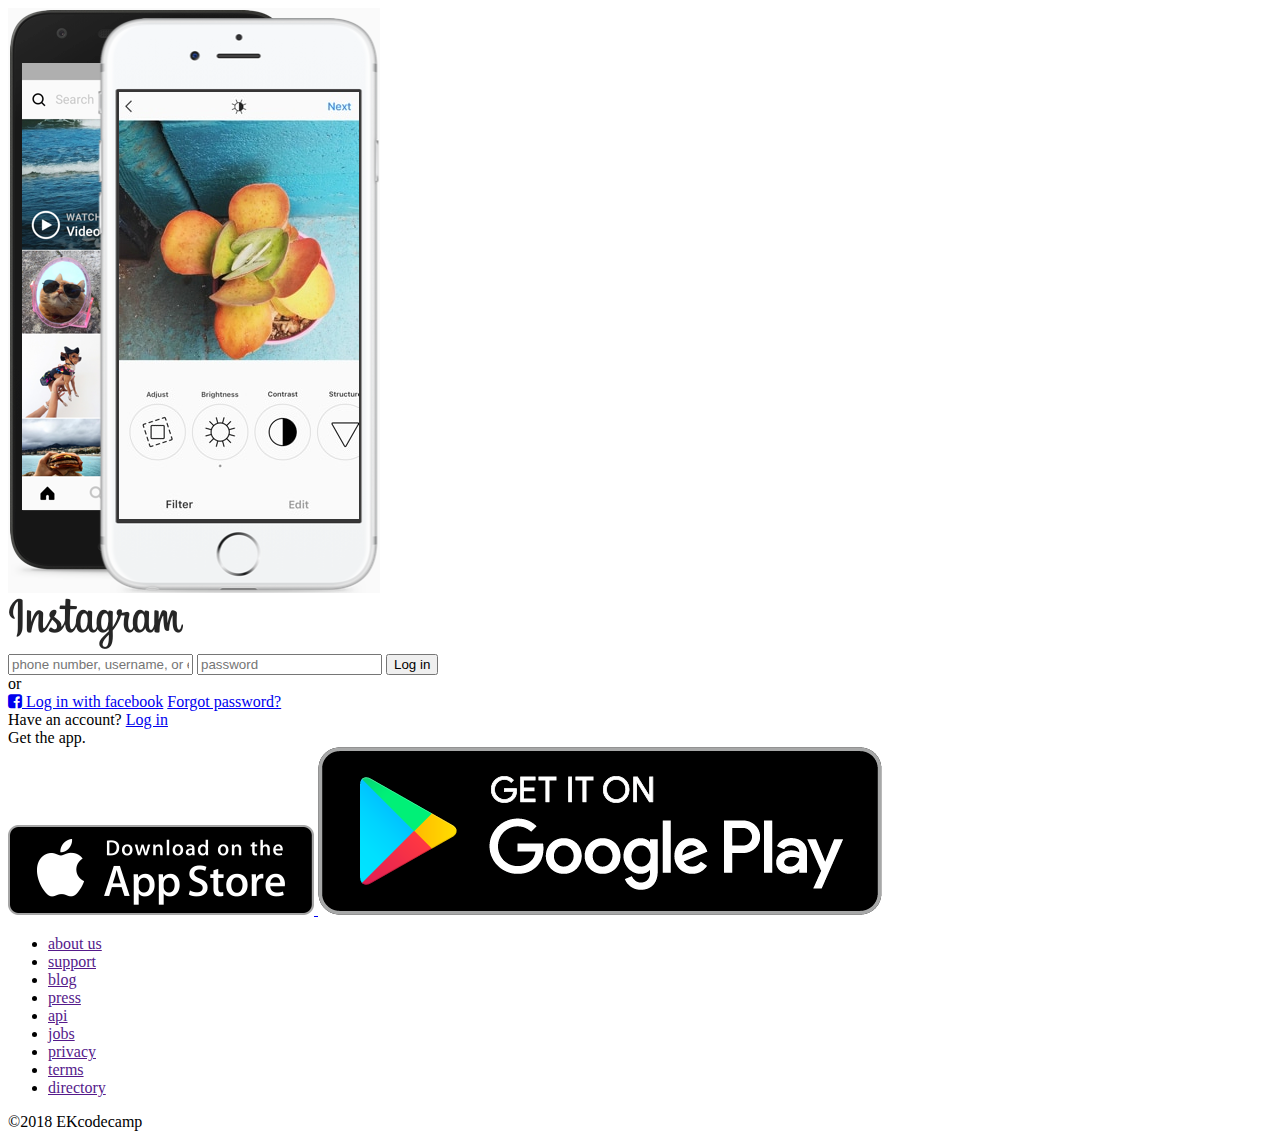
==== index.html @ 111fca54 "created all pages" ====
<!DOCTYPE html>
<html lang="en">
<head>
    <meta charset="UTF-8">
    <meta name="viewport" content="width=device-width, initial-scale=1.0">
    <meta http-equiv="X-UA-Compatible" content="ie=edge">
    <link rel="stylesheet" href="https://maxcdn.bootstrapcdn.com/font-awesome/4.7.0/css/font-awesome.min.css">
    <title>Log In | EKcodecamp </title>
</head>
<body>
    <main>
        <!-- phone images -->
        <div>
            <img src="images/phoneImage.png" />
        </div>
        
        <!-- right col box 1 -->
        <div>
            <div>
                <img src = "images/logo.png" />
            </div>
            
            <Form action="feed.html" method="post">
                <input name="username" type="text" placeholder ="phone number, username, or email" required />
                <input name="password" type="password" placeholder ="password" required />
                <input name="submit" type="submit" value="Log in" />    
            </Form>
            
            <span>or</span>
            
            <div>
                <a href="https://www.facebook.com/login.php?skip_api_login=1&api_key=124024574287414&signed_next=1&next=https%3A%2F%2Fwww.facebook.com%2Fv1.0%2Fdialog%2Foauth%3Fredirect_uri%3Dhttps%253A%252F%252Fwww.instagram.com%252Faccounts%252Fsignup%252F%26state%3D%257B%2522fbLoginKey%2522%253A%2522fi2zjuz239k297vpq9e2xke14wk5mp1mky56lfaoxiox3hbns%2522%252C%2522fbLoginReturnURL%2522%253A%2522%252F%2522%257D%26scope%3Demail%26response_type%3Dcode%252Cgranted_scopes%26client_id%3D124024574287414%26ret%3Dlogin%26logger_id%3Df48e3346-69fb-8a0d-94f0-f992848af084&cancel_url=https%3A%2F%2Fwww.instagram.com%2Faccounts%2Fsignup%2F%3Ferror%3Daccess_denied%26error_code%3D200%26error_description%3DPermissions%2Berror%26error_reason%3Duser_denied%26state%3D%257B%2522fbLoginKey%2522%253A%2522fi2zjuz239k297vpq9e2xke14wk5mp1mky56lfaoxiox3hbns%2522%252C%2522fbLoginReturnURL%2522%253A%2522%252F%2522%257D%23_%3D_&display=page&locale=en_GB&logger_id=f48e3346-69fb-8a0d-94f0-f992848af084"><i class="fa fa-facebook-square" aria-hidden="true"></i> Log in with facebook</a>
                <a href=" "> Forgot password?</a>
            </div>
        </div>
         
        <!-- right col box 2 -->
        <div>
                <span>Have an account? <a href="#">Log in</a></span>
        </div> 
        
        <!-- right col box 3 -->
        <div>
            <span>Get the app.</span>
            </div>   
                <a target="_blank" href="https://itunes.apple.com/app/instagram/id389801252?mt=8"><img src="images/ios.png"</a>
                <a target="_blank" href="https://play.google.com/store/apps/details?id=com.instagram.android&referrer=utm_source%3Dinstagramweb%26utm_campaign%3DsignupPage%26utm_medium%3Dbadge"><img src="images/android.png"</a>
            </div>
        </div>
    </main>
    
    
    
    <footer>
        <nav>
            <ul>
                <li><a href="">about us</a></li>
                <li><a href="">support</a></li>
                <li><a href="">blog</a></li>
                <li><a href="">press</a></li>
                <li><a href="">api</a></li>
                <li><a href="">jobs</a></li>
                <li><a href="">privacy</a></li>
                <li><a href="">terms</a></li>
                <li><a href="">directory</a></li>
            </ul>
        </nav>
        <span>©2018 EKcodecamp</span>
    </footer>
</body>
</html>
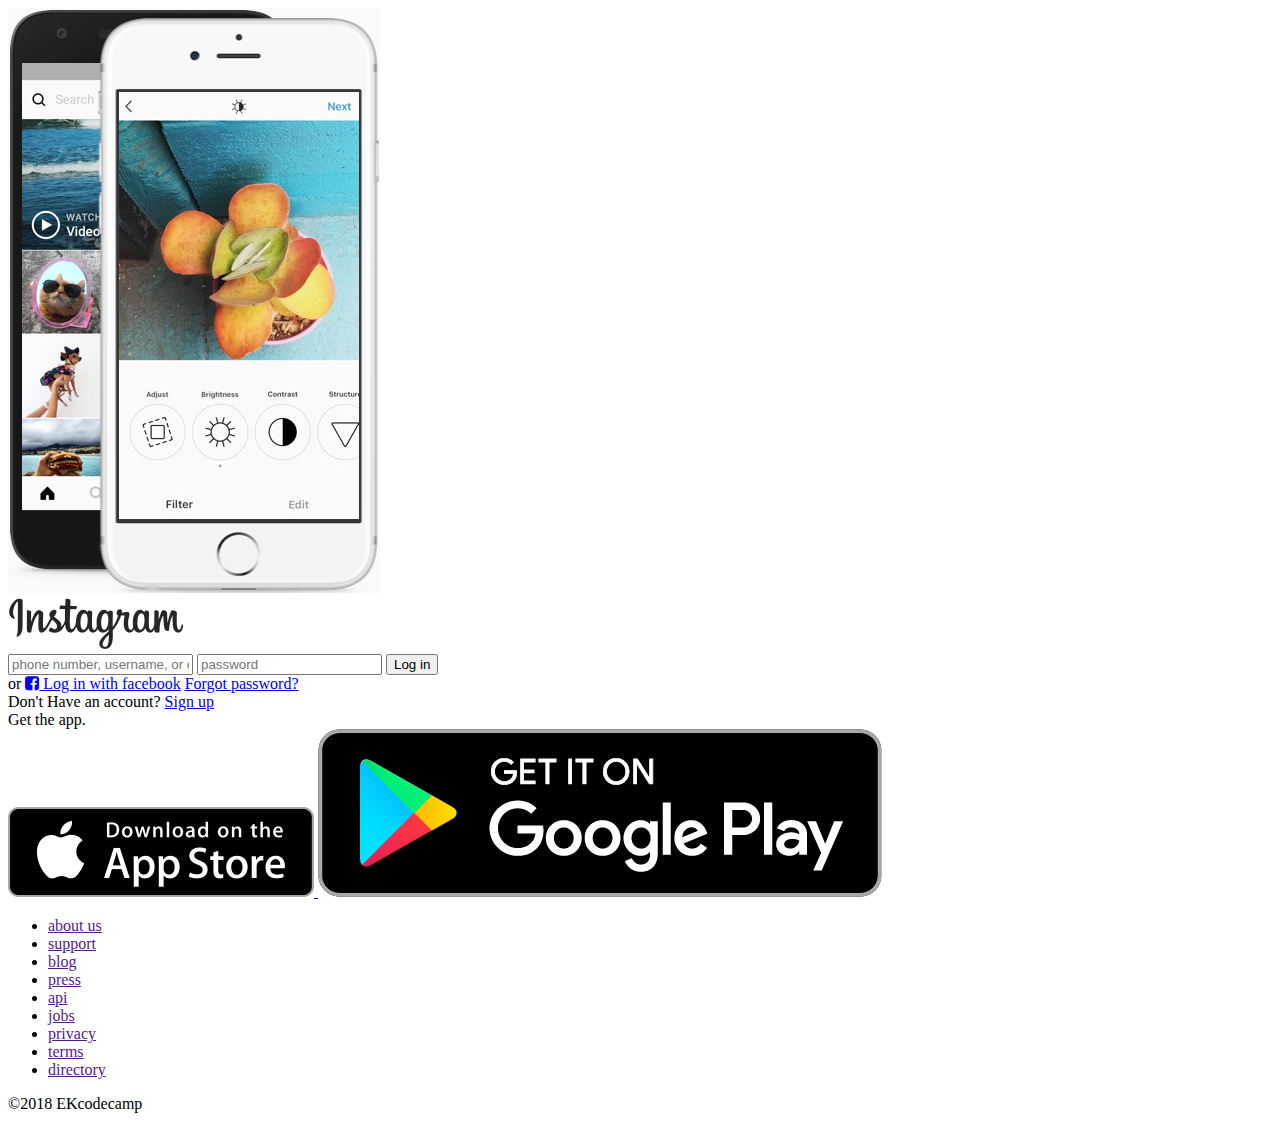
==== commit 2c637e3b: "update class in body main index" ====
--- a/index.html
+++ b/index.html
@@ -8,64 +8,61 @@
     <title>Log In | EKcodecamp </title>
 </head>
 <body>
-    <main>
+    <main class="login">
         <!-- phone images -->
-        <div>
-            <img src="images/phoneImage.png" />
+        <div class="login__column">
+            <img src="images/phoneImage.png"/>
         </div>
         
         <!-- right col box 1 -->
-        <div>
-            <div>
-                <img src = "images/logo.png" />
+        <div class="login__column">   
+            <div class="login__whitebox">
+                <img src = "images/logo.png" class="login__logo" />
             </div>
             
-            <Form action="feed.html" method="post">
-                <input name="username" type="text" placeholder ="phone number, username, or email" required />
-                <input name="password" type="password" placeholder ="password" required />
-                <input name="submit" type="submit" value="Log in" />    
+            <Form action="feed.html" method="post" class="login__form">
+                <input class="login__input"name="username" type="text" placeholder ="phone number, username, or email" required />
+                <input class="login__input"name="password" type="password" placeholder ="password" required />
+                <input class="login__input login__input-button"name="submit" type="submit" value="Log in" />    
             </Form>
             
             <span>or</span>
             
-            <div>
-                <a href="https://www.facebook.com/login.php?skip_api_login=1&api_key=124024574287414&signed_next=1&next=https%3A%2F%2Fwww.facebook.com%2Fv1.0%2Fdialog%2Foauth%3Fredirect_uri%3Dhttps%253A%252F%252Fwww.instagram.com%252Faccounts%252Fsignup%252F%26state%3D%257B%2522fbLoginKey%2522%253A%2522fi2zjuz239k297vpq9e2xke14wk5mp1mky56lfaoxiox3hbns%2522%252C%2522fbLoginReturnURL%2522%253A%2522%252F%2522%257D%26scope%3Demail%26response_type%3Dcode%252Cgranted_scopes%26client_id%3D124024574287414%26ret%3Dlogin%26logger_id%3Df48e3346-69fb-8a0d-94f0-f992848af084&cancel_url=https%3A%2F%2Fwww.instagram.com%2Faccounts%2Fsignup%2F%3Ferror%3Daccess_denied%26error_code%3D200%26error_description%3DPermissions%2Berror%26error_reason%3Duser_denied%26state%3D%257B%2522fbLoginKey%2522%253A%2522fi2zjuz239k297vpq9e2xke14wk5mp1mky56lfaoxiox3hbns%2522%252C%2522fbLoginReturnURL%2522%253A%2522%252F%2522%257D%23_%3D_&display=page&locale=en_GB&logger_id=f48e3346-69fb-8a0d-94f0-f992848af084"><i class="fa fa-facebook-square" aria-hidden="true"></i> Log in with facebook</a>
-                <a href=" "> Forgot password?</a>
-            </div>
+            <a href="#" class="login__link"><i class="fa fa-facebook-square" aria-hidden="true"></i> Log in with facebook</a>
+            <a href="#" class="login__link login__small-link"> Forgot password?</a>
         </div>
          
         <!-- right col box 2 -->
-        <div>
-                <span>Have an account? <a href="#">Log in</a></span>
+        <div class="login__whitebox">
+            <span>Don't Have an account? <a href="#">Sign up</a></span>
         </div> 
         
         <!-- right col box 3 -->
-        <div>
+        <div class="login__box">
             <span>Get the app.</span>
-            </div>   
-                <a target="_blank" href="https://itunes.apple.com/app/instagram/id389801252?mt=8"><img src="images/ios.png"</a>
-                <a target="_blank" href="https://play.google.com/store/apps/details?id=com.instagram.android&referrer=utm_source%3Dinstagramweb%26utm_campaign%3DsignupPage%26utm_medium%3Dbadge"><img src="images/android.png"</a>
+            </div class="login__appstores">   
+                <a class="login__appstore" target="_blank" href="https://itunes.apple.com/app/instagram/id389801252?mt=8"><img src="images/ios.png"</a>
+                <a class="login__appstore" target="_blank" href="https://play.google.com/store/apps/details?id=com.instagram.android&referrer=utm_source%3Dinstagramweb%26utm_campaign%3DsignupPage%26utm_medium%3Dbadge"><img src="images/android.png"</a>
             </div>
         </div>
     </main>
     
-    
-    
-    <footer>
-        <nav>
-            <ul>
-                <li><a href="">about us</a></li>
-                <li><a href="">support</a></li>
-                <li><a href="">blog</a></li>
-                <li><a href="">press</a></li>
-                <li><a href="">api</a></li>
-                <li><a href="">jobs</a></li>
-                <li><a href="">privacy</a></li>
-                <li><a href="">terms</a></li>
-                <li><a href="">directory</a></li>
-            </ul>
-        </nav>
-        <span>©2018 EKcodecamp</span>
-    </footer>
+    <footer class="footer">
+            <nav class="footer__nav">
+                <ul class="footer__list">
+                    <li class ="footer__list-item"><a href="">about us</a></li>
+                    <li class ="footer__list-item"><a href="">support</a></li>
+                    <li class ="footer__list-item"><a href="">blog</a></li>
+                    <li class ="footer__list-item"><a href="">press</a></li>
+                    <li class ="footer__list-item"><a href="">api</a></li>
+                    <li class ="footer__list-item"><a href="">jobs</a></li>
+                    <li class ="footer__list-item"><a href="">privacy</a></li>
+                    <li class ="footer__list-item"><a href="">terms</a></li>
+                    <li class ="footer__list-item"><a href="">directory</a></li>
+                </ul>
+            </nav>
+            <span class="footer__copyright">©2018 EKcodecamp</span>
+        </footer> 
+  
 </body>
 </html>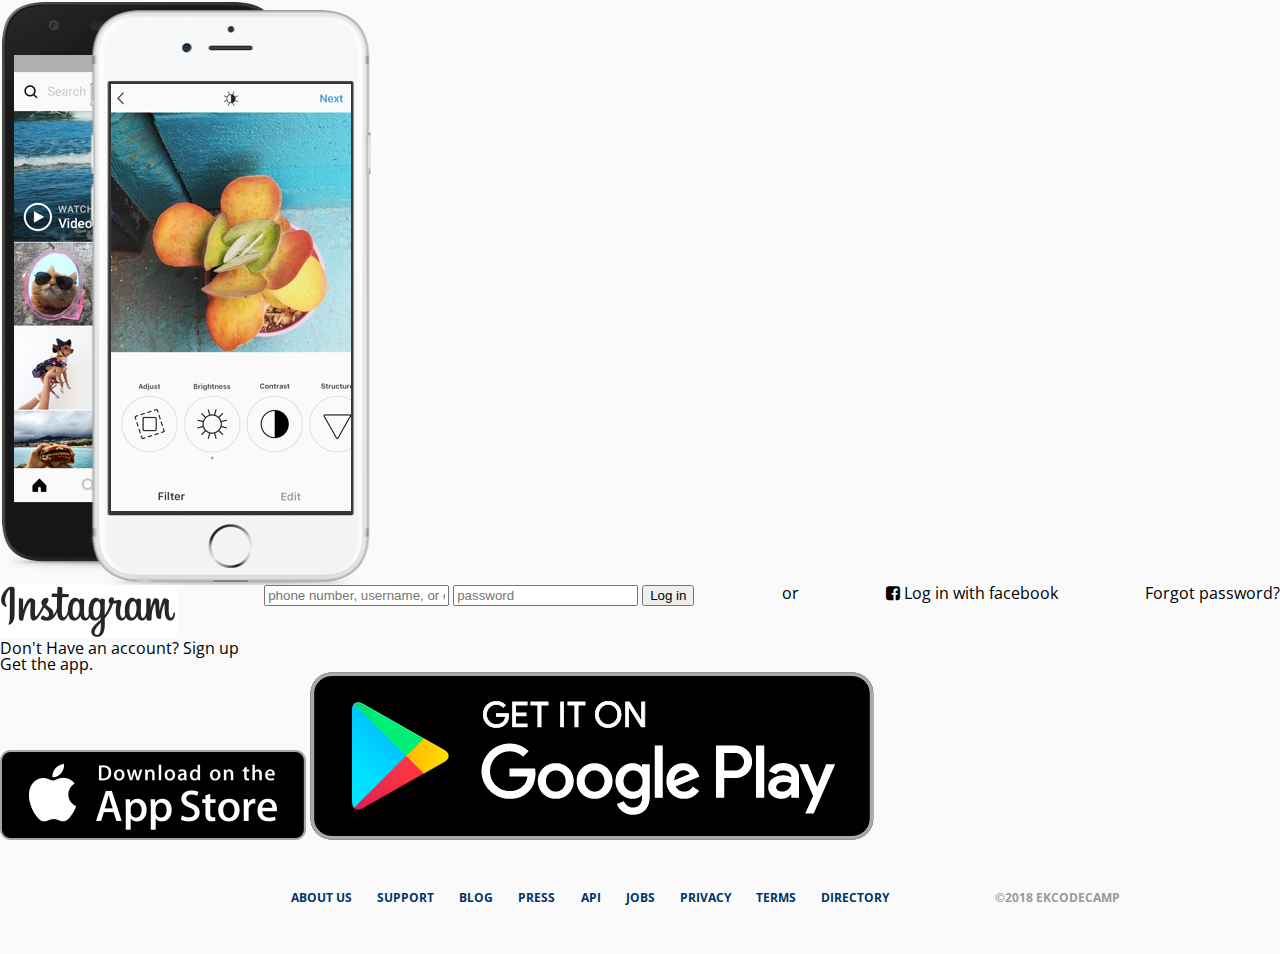
==== commit 8f35fd57: "css update for footer , header" ====
--- a/index.html
+++ b/index.html
@@ -1,68 +1,96 @@
 <!DOCTYPE html>
 <html lang="en">
+
 <head>
     <meta charset="UTF-8">
     <meta name="viewport" content="width=device-width, initial-scale=1.0">
     <meta http-equiv="X-UA-Compatible" content="ie=edge">
     <link rel="stylesheet" href="https://maxcdn.bootstrapcdn.com/font-awesome/4.7.0/css/font-awesome.min.css">
+    <link rel="stylesheet" href="css/styles.css">
     <title>Log In | EKcodecamp </title>
 </head>
+
 <body>
     <main class="login">
         <!-- phone images -->
         <div class="login__column">
-            <img src="images/phoneImage.png"/>
+            <img src="images/phoneImage.png" />
         </div>
-        
+
         <!-- right col box 1 -->
-        <div class="login__column">   
+        <div class="login__column">
             <div class="login__whitebox">
-                <img src = "images/logo.png" class="login__logo" />
+                <img src="images/logo.png" class="login__logo" />
             </div>
-            
+
             <Form action="feed.html" method="post" class="login__form">
-                <input class="login__input"name="username" type="text" placeholder ="phone number, username, or email" required />
-                <input class="login__input"name="password" type="password" placeholder ="password" required />
-                <input class="login__input login__input-button"name="submit" type="submit" value="Log in" />    
+                <input class="login__input" name="username" type="text" placeholder="phone number, username, or email" required />
+                <input class="login__input" name="password" type="password" placeholder="password" required />
+                <input class="login__input login__input-button" name="submit" type="submit" value="Log in" />
             </Form>
-            
+
             <span>or</span>
-            
-            <a href="#" class="login__link"><i class="fa fa-facebook-square" aria-hidden="true"></i> Log in with facebook</a>
+
+            <a href="#" class="login__link">
+                <i class="fa fa-facebook-square" aria-hidden="true"></i> Log in with facebook</a>
             <a href="#" class="login__link login__small-link"> Forgot password?</a>
         </div>
-         
+
         <!-- right col box 2 -->
         <div class="login__whitebox">
-            <span>Don't Have an account? <a href="#">Sign up</a></span>
-        </div> 
-        
+            <span>Don't Have an account?
+                <a href="#">Sign up</a>
+            </span>
+        </div>
+
         <!-- right col box 3 -->
         <div class="login__box">
             <span>Get the app.</span>
-            </div class="login__appstores">   
-                <a class="login__appstore" target="_blank" href="https://itunes.apple.com/app/instagram/id389801252?mt=8"><img src="images/ios.png"</a>
-                <a class="login__appstore" target="_blank" href="https://play.google.com/store/apps/details?id=com.instagram.android&referrer=utm_source%3Dinstagramweb%26utm_campaign%3DsignupPage%26utm_medium%3Dbadge"><img src="images/android.png"</a>
-            </div>
-        </div>
+        </div class="login__appstores">
+        <a class="login__appstore" target="_blank" href="https://itunes.apple.com/app/instagram/id389801252?mt=8">
+            <img src="images/ios.png" </a>
+            <a class="login__appstore" target="_blank" href="https://play.google.com/store/apps/details?id=com.instagram.android&referrer=utm_source%3Dinstagramweb%26utm_campaign%3DsignupPage%26utm_medium%3Dbadge">
+                <img src="images/android.png" </a>
+                </div>
+                </div>
+                </div>
     </main>
-    
+
     <footer class="footer">
-            <nav class="footer__nav">
-                <ul class="footer__list">
-                    <li class ="footer__list-item"><a href="">about us</a></li>
-                    <li class ="footer__list-item"><a href="">support</a></li>
-                    <li class ="footer__list-item"><a href="">blog</a></li>
-                    <li class ="footer__list-item"><a href="">press</a></li>
-                    <li class ="footer__list-item"><a href="">api</a></li>
-                    <li class ="footer__list-item"><a href="">jobs</a></li>
-                    <li class ="footer__list-item"><a href="">privacy</a></li>
-                    <li class ="footer__list-item"><a href="">terms</a></li>
-                    <li class ="footer__list-item"><a href="">directory</a></li>
-                </ul>
-            </nav>
-            <span class="footer__copyright">©2018 EKcodecamp</span>
-        </footer> 
-  
+        <nav class="footer__nav">
+            <ul class="footer__list">
+                <li class="footer__list-item">
+                    <a href="">about us</a>
+                </li>
+                <li class="footer__list-item">
+                    <a href="">support</a>
+                </li>
+                <li class="footer__list-item">
+                    <a href="">blog</a>
+                </li>
+                <li class="footer__list-item">
+                    <a href="">press</a>
+                </li>
+                <li class="footer__list-item">
+                    <a href="">api</a>
+                </li>
+                <li class="footer__list-item">
+                    <a href="">jobs</a>
+                </li>
+                <li class="footer__list-item">
+                    <a href="">privacy</a>
+                </li>
+                <li class="footer__list-item">
+                    <a href="">terms</a>
+                </li>
+                <li class="footer__list-item">
+                    <a href="">directory</a>
+                </li>
+            </ul>
+        </nav>
+        <span class="footer__copyright">©2018 EKcodecamp</span>
+    </footer>
+
 </body>
+
 </html>--- a/css/styles.css
+++ b/css/styles.css
@@ -0,0 +1,6 @@
+@import url("https://fonts.googleapis.com/css?family=Open+Sans:400,700");
+@import "reset.css";
+@import "global.css";
+@import "footer.css";
+@import "header.css";
+@import "index.css";
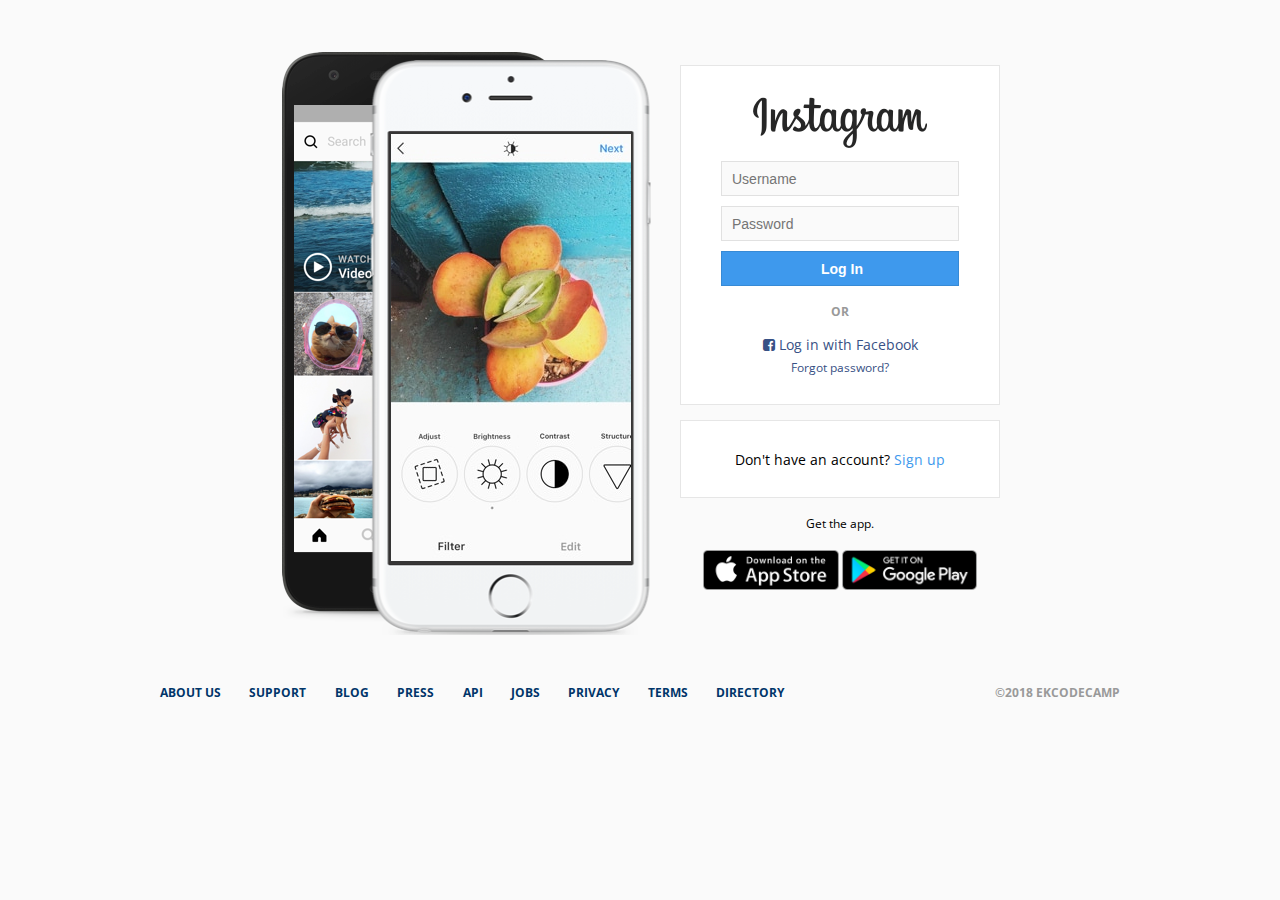
==== commit da61d46b: "updated styles for login" ====
--- a/index.html
+++ b/index.html
@@ -11,51 +11,44 @@
 </head>
 
 <body>
+    <!-- This are the COLUMNS -->
     <main class="login">
-        <!-- phone images -->
+        <!-- Phone image -->
         <div class="login__column">
             <img src="images/phoneImage.png" />
         </div>
-
-        <!-- right col box 1 -->
+        <!-- Boxes  -->
         <div class="login__column">
-            <div class="login__whitebox">
+            <div class="login__white-box">
                 <img src="images/logo.png" class="login__logo" />
+                <form action="feed.html" method="get" class="login__form">
+                    <input class="login__input" name="username" type="text" accept="" placeholder="Username" required />
+                    <input class="login__input" name="password" type="password" placeholder="Password" required />
+                    <input class="login__input login__button" type="submit" value="Log In" />
+                </form>
+                <span>or</span>
+                <a href="#" class="login__link">
+                    <i class="fa fa-facebook-square" aria-hidden="true"></i> Log in with Facebook</a>
+                <a href="#" class="login__link login__small-link">Forgot password?</a>
             </div>
-
-            <Form action="feed.html" method="post" class="login__form">
-                <input class="login__input" name="username" type="text" placeholder="phone number, username, or email" required />
-                <input class="login__input" name="password" type="password" placeholder="password" required />
-                <input class="login__input login__input-button" name="submit" type="submit" value="Log in" />
-            </Form>
-
-            <span>or</span>
-
-            <a href="#" class="login__link">
-                <i class="fa fa-facebook-square" aria-hidden="true"></i> Log in with facebook</a>
-            <a href="#" class="login__link login__small-link"> Forgot password?</a>
+            <div class="login__white-box">
+                <span>Don't have an account?</span>
+                <a href="#">Sign up</a>
+            </div>
+            <div class="login__box">
+                <span>Get the app.</span>
+                <div class="login__app-stores">
+                    <a class="login__app-store" target="_blank " href="https://itunes.apple.com/app/instagram/id389801252 ">
+                        <img src="images/ios.png ">
+                    </a>
+                    <a class="login__app-store" target="_blank " href="https://play.google.com/store/apps/details?id=com.instagram.android&referrer=utm_source%3Dinstagramweb%26utm_campaign%3DloginPage%26utm_medium%3Dbadge ">
+                        <img src="images/android.png ">
+                    </a>
+                </div>
+            </div>
         </div>
-
-        <!-- right col box 2 -->
-        <div class="login__whitebox">
-            <span>Don't Have an account?
-                <a href="#">Sign up</a>
-            </span>
-        </div>
-
-        <!-- right col box 3 -->
-        <div class="login__box">
-            <span>Get the app.</span>
-        </div class="login__appstores">
-        <a class="login__appstore" target="_blank" href="https://itunes.apple.com/app/instagram/id389801252?mt=8">
-            <img src="images/ios.png" </a>
-            <a class="login__appstore" target="_blank" href="https://play.google.com/store/apps/details?id=com.instagram.android&referrer=utm_source%3Dinstagramweb%26utm_campaign%3DsignupPage%26utm_medium%3Dbadge">
-                <img src="images/android.png" </a>
-                </div>
-                </div>
-                </div>
     </main>
-
+    <!-- Footer -->
     <footer class="footer">
         <nav class="footer__nav">
             <ul class="footer__list">
--- a/css/styles.css
+++ b/css/styles.css
@@ -1,6 +1,6 @@
-@import url("https://fonts.googleapis.com/css?family=Open+Sans:400,700");
+@import url("https://fonts.googleapis.com/css?family=Open+Sans:400,700,900");
 @import "reset.css";
 @import "global.css";
 @import "footer.css";
 @import "header.css";
-@import "index.css";
+@import "login.css";
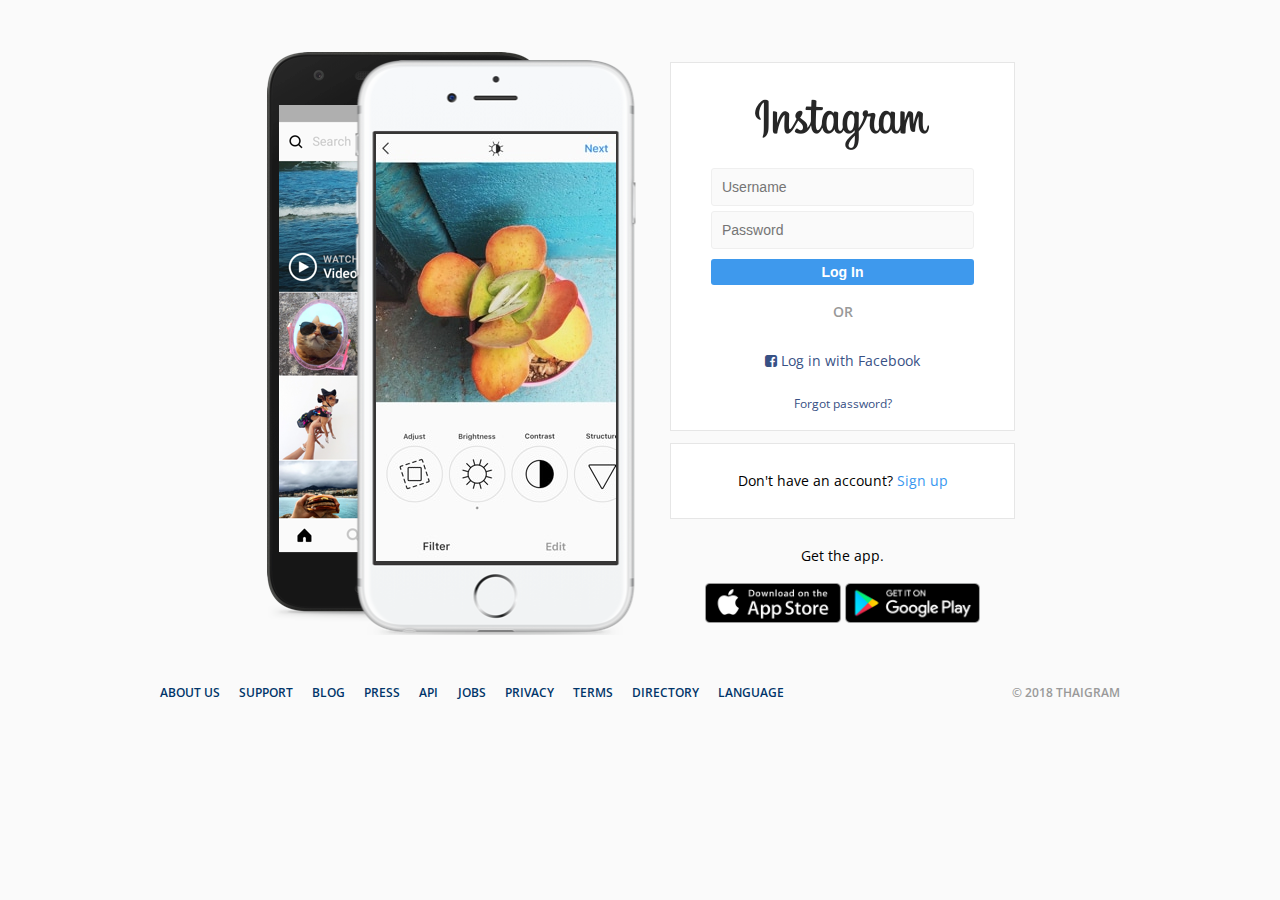
==== commit 1e219c54: "overwrite with nico's code" ====
--- a/index.html
+++ b/index.html
@@ -5,9 +5,9 @@
     <meta charset="UTF-8">
     <meta name="viewport" content="width=device-width, initial-scale=1.0">
     <meta http-equiv="X-UA-Compatible" content="ie=edge">
+    <link rel="stylesheet" href="css/styles.css">
     <link rel="stylesheet" href="https://maxcdn.bootstrapcdn.com/font-awesome/4.7.0/css/font-awesome.min.css">
-    <link rel="stylesheet" href="css/styles.css">
-    <title>Log In | EKcodecamp </title>
+    <title>Log In | Thaigram</title>
 </head>
 
 <body>
@@ -24,7 +24,7 @@
                 <form action="feed.html" method="get" class="login__form">
                     <input class="login__input" name="username" type="text" accept="" placeholder="Username" required />
                     <input class="login__input" name="password" type="password" placeholder="Password" required />
-                    <input class="login__input login__button" type="submit" value="Log In" />
+                    <input class="login__input" type="submit" value="Log In" />
                 </form>
                 <span>or</span>
                 <a href="#" class="login__link">
@@ -39,10 +39,10 @@
                 <span>Get the app.</span>
                 <div class="login__app-stores">
                     <a class="login__app-store" target="_blank " href="https://itunes.apple.com/app/instagram/id389801252 ">
-                        <img src="images/ios.png ">
+                        <img src="images/ios.png">
                     </a>
                     <a class="login__app-store" target="_blank " href="https://play.google.com/store/apps/details?id=com.instagram.android&referrer=utm_source%3Dinstagramweb%26utm_campaign%3DloginPage%26utm_medium%3Dbadge ">
-                        <img src="images/android.png ">
+                        <img src="images/android.png">
                     </a>
                 </div>
             </div>
@@ -50,38 +50,41 @@
     </main>
     <!-- Footer -->
     <footer class="footer">
-        <nav class="footer__nav">
+        <nav class="footer__navigation">
             <ul class="footer__list">
                 <li class="footer__list-item">
-                    <a href="">about us</a>
+                    <a href="#" class="footer__link">About us</a>
                 </li>
                 <li class="footer__list-item">
-                    <a href="">support</a>
+                    <a href="#" class="footer__link">Support</a>
                 </li>
                 <li class="footer__list-item">
-                    <a href="">blog</a>
+                    <a href="#" class="footer__link">Blog</a>
                 </li>
                 <li class="footer__list-item">
-                    <a href="">press</a>
+                    <a href="#" class="footer__link">Press</a>
                 </li>
                 <li class="footer__list-item">
-                    <a href="">api</a>
+                    <a href="#" class="footer__link">API</a>
                 </li>
                 <li class="footer__list-item">
-                    <a href="">jobs</a>
+                    <a href="#" class="footer__link">Jobs</a>
                 </li>
                 <li class="footer__list-item">
-                    <a href="">privacy</a>
+                    <a href="#" class="footer__link">Privacy</a>
                 </li>
                 <li class="footer__list-item">
-                    <a href="">terms</a>
+                    <a href="#" class="footer__link">Terms</a>
                 </li>
                 <li class="footer__list-item">
-                    <a href="">directory</a>
+                    <a href="#" class="footer__link">Directory</a>
+                </li>
+                <li class="footer__list-item">
+                    <a href="#" class="footer__link">Language</a>
                 </li>
             </ul>
         </nav>
-        <span class="footer__copyright">©2018 EKcodecamp</span>
+        <span class="footer__copyright">© 2018 thaigram</span>
     </footer>
 
 </body>
--- a/css/styles.css
+++ b/css/styles.css
@@ -4,3 +4,5 @@
 @import "footer.css";
 @import "header.css";
 @import "login.css";
+@import "explore.css";
+@import "feed.css";
